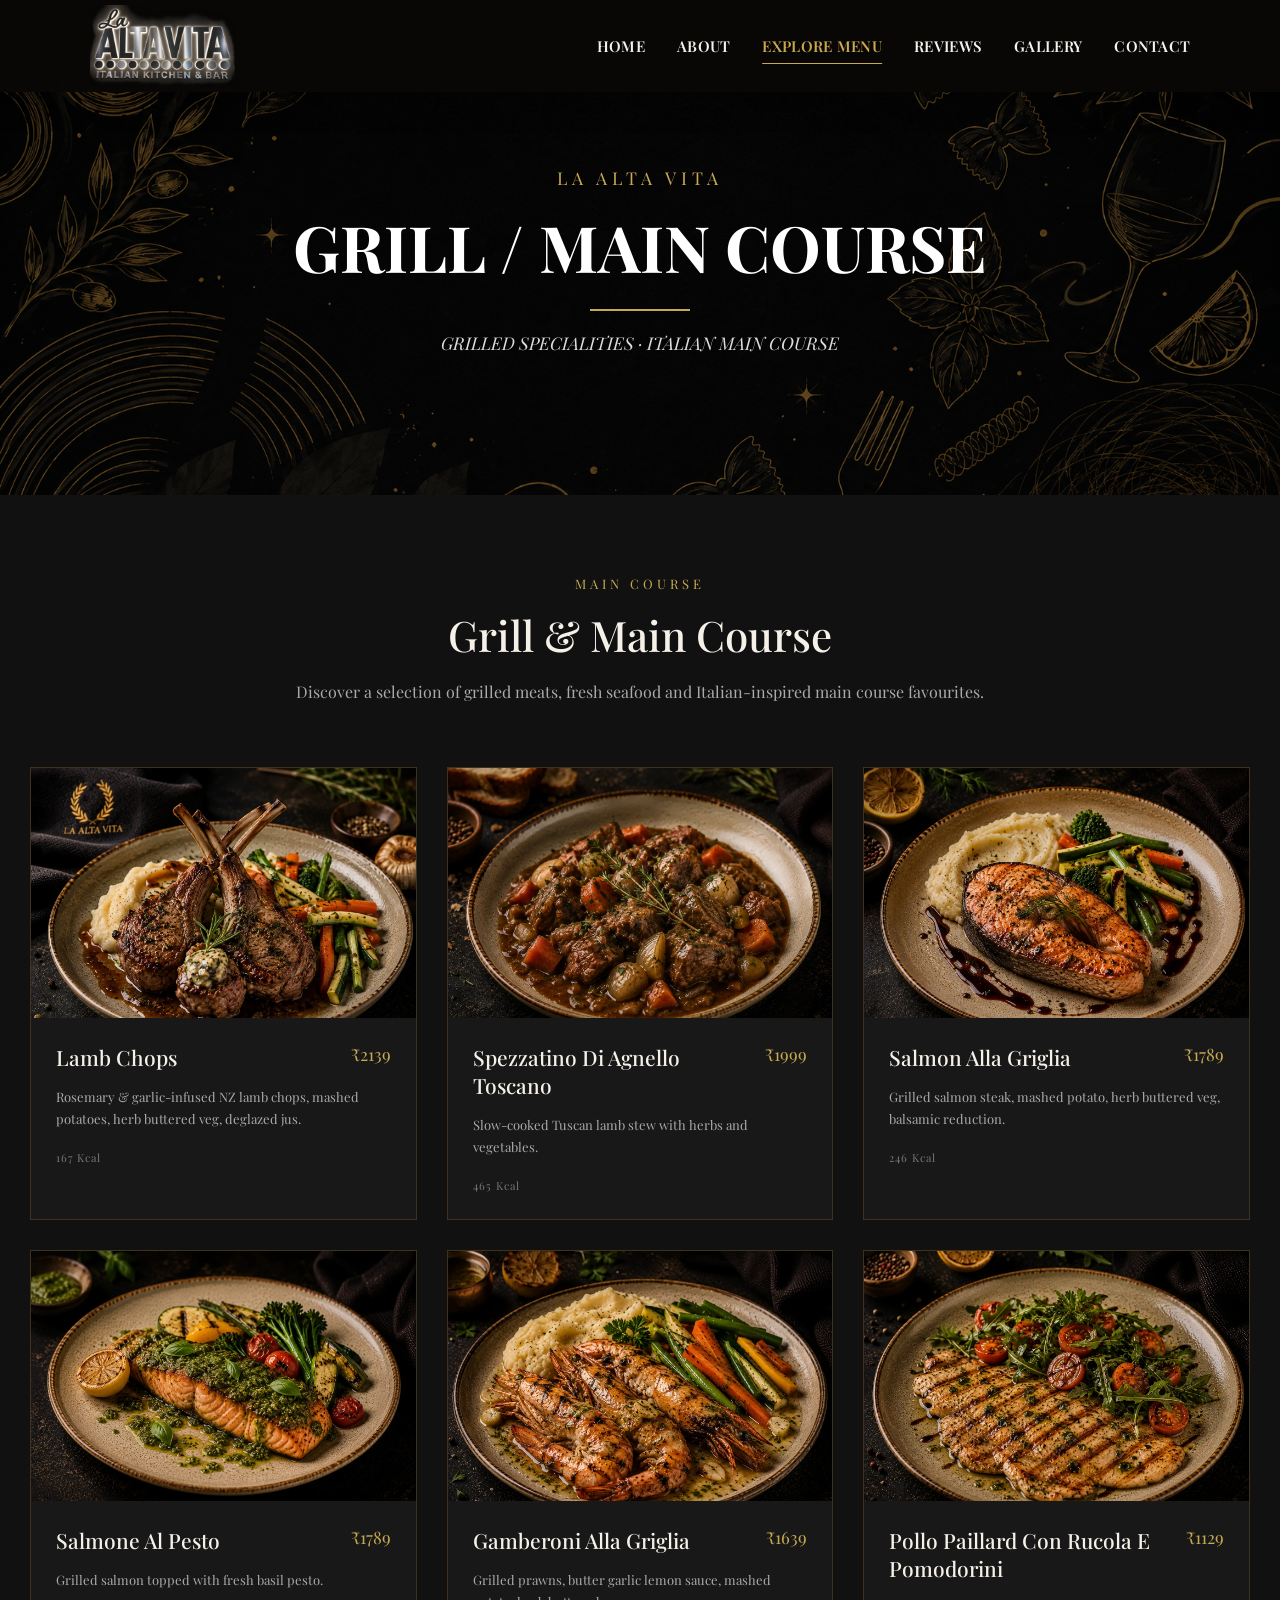
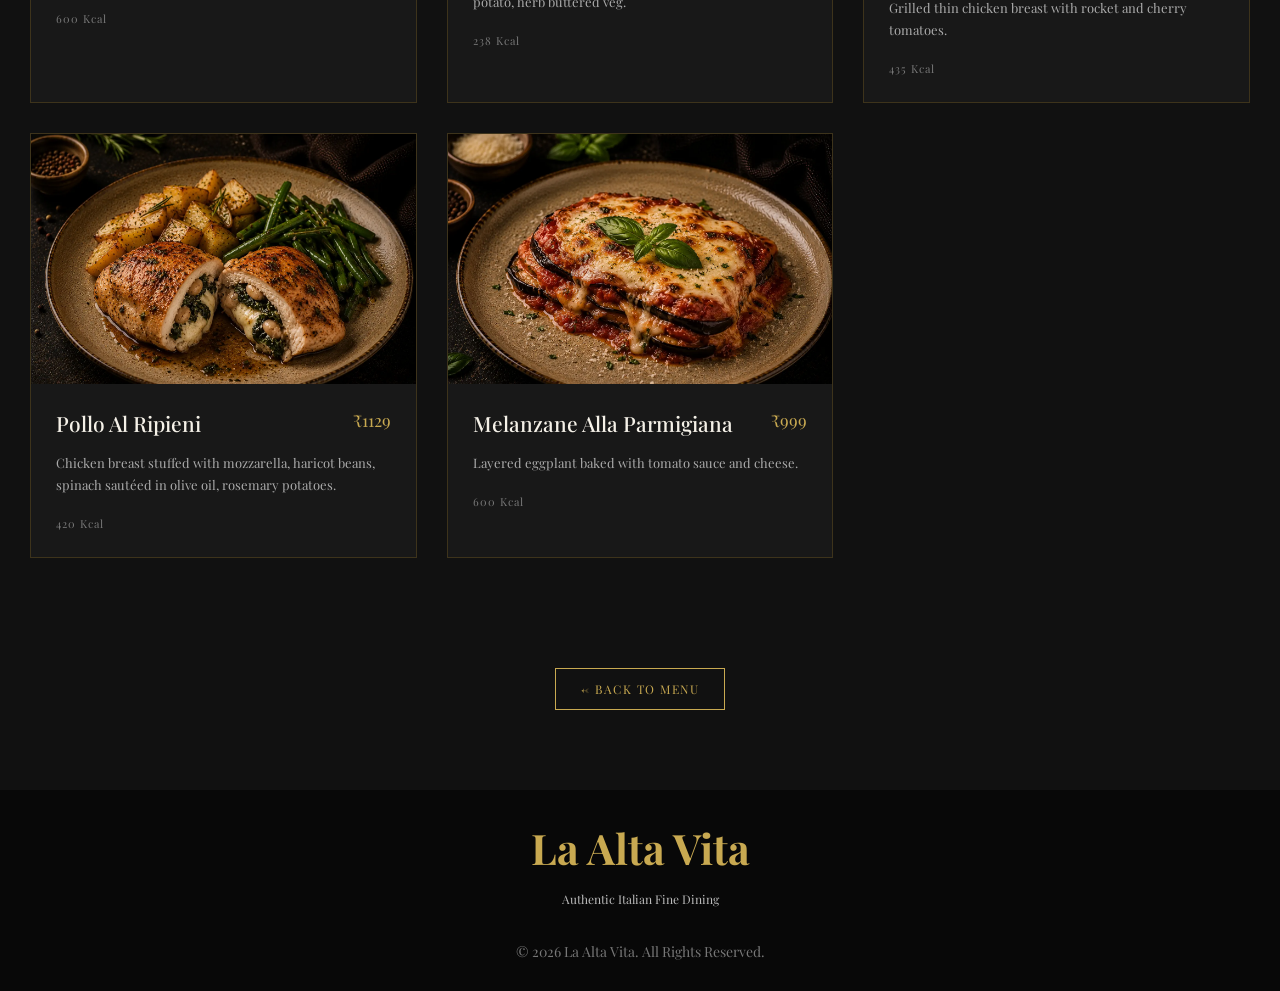
==== main-course.html @ 550552f0 "Initial commit" ====
<!DOCTYPE html>
<html lang="en">

<head>
    <meta charset="UTF-8">
    <meta name="viewport" content="width=device-width, initial-scale=1.0">

    <title>La Alta Vita | Grill / Main Course</title>

    <!-- Google Fonts -->
    <link rel="preconnect" href="https://fonts.googleapis.com">
    <link rel="preconnect" href="https://fonts.gstatic.com" crossorigin>

    <link
        href="https://fonts.googleapis.com/css2?family=Playfair+Display:wght@400;500;600;700&family=Poppins:wght@300;400;500;600&display=swap"
        rel="stylesheet">

    <!-- Main CSS -->
    <link rel="stylesheet" href="style.css">

    <!-- Menu CSS -->
    <link rel="stylesheet" href="menu.css">

</head>


<body>


    <!-- ================= NAVBAR ================= -->
<header class="navbar">

    <a href="index.html" class="logo">
        <img src="images/altavita logo.png" alt="La Alta Vita">
    </a>

    <nav class="nav-links" id="nav-links">

        <a href="index.html">HOME</a>

        <a href="index.html#about">ABOUT</a>

        <a href="menu.html" class="active">EXPLORE MENU</a>

        <a href="index.html#reviews">REVIEWS</a>

        <a href="index.html#gallery">GALLERY</a>

        <a href="index.html#contact">CONTACT</a>

    </nav>

    <button
        id="mobileMenuBtn"
        class="hamburger"
        type="button"
        aria-label="Open menu"
        aria-expanded="false">

        <span></span>
        <span></span>
        <span></span>

    </button>

</header>

    <!-- ================= MAIN COURSE HERO ================= -->

    <section class="menu-hero main-course-hero">

        <div class="menu-hero-content">

            <p class="small-heading">
                LA ALTA VITA
            </p>

            <h1>
                GRILL / MAIN COURSE
            </h1>

            <div class="gold-line"></div>

            <p class="menu-tagline">
                GRILLED SPECIALITIES · ITALIAN MAIN COURSE
            </p>

        </div>

    </section>



    <!-- ================= MAIN COURSE MENU ================= -->

    <section class="food-menu">

        <div class="food-menu-heading">

            <p class="section-label">
                MAIN COURSE
            </p>

            <h2>
                Grill & Main Course
            </h2>

            <p>
                Discover a selection of grilled meats, fresh seafood
                and Italian-inspired main course favourites.
            </p>

        </div>



        <!-- ================= MENU GRID ================= -->

        <div class="food-grid">


            <!-- 1. LAMB CHOPS -->

            <div class="food-card">

                <img
                    src="images/Lamb Chops.webp"
                    alt="Lamb Chops"
                >

                <div class="food-info">

                    <div class="food-title">

                        <h3>
                            Lamb Chops
                        </h3>

                        <span>
                            ₹2139
                        </span>

                    </div>

                    <p>
                        Rosemary & garlic-infused NZ lamb chops,
                        mashed potatoes, herb buttered veg, deglazed jus.
                    </p>

                    <small>
                        167 Kcal
                    </small>

                </div>

            </div>



            <!-- 2. SPEZZATINO DI AGNELLO TOSCANO -->

            <div class="food-card">

                <img
                    src="images/Toscano.webp"
                    alt="Spezzatino Di Agnello Toscano"
                >

                <div class="food-info">

                    <div class="food-title">

                        <h3>
                            Spezzatino Di Agnello Toscano
                        </h3>

                        <span>
                            ₹1999
                        </span>

                    </div>

                    <p>
                        Slow-cooked Tuscan lamb stew with herbs
                        and vegetables.
                    </p>

                    <small>
                        465 Kcal
                    </small>

                </div>

            </div>



            <!-- 3. SALMON ALLA GRIGLIA -->

            <div class="food-card">

                <img
                    src="images/Seared Salmon.webp"
                    alt="Salmon Alla Griglia"
                >

                <div class="food-info">

                    <div class="food-title">

                        <h3>
                            Salmon Alla Griglia
                        </h3>

                        <span>
                            ₹1789
                        </span>

                    </div>

                    <p>
                        Grilled salmon steak, mashed potato,
                        herb buttered veg, balsamic reduction.
                    </p>

                    <small>
                        246 Kcal
                    </small>

                </div>

            </div>



            <!-- 4. SALMONE AL PESTO -->

            <div class="food-card">

                <img
                    src="images/Salmone Al Pesto.webp"
                    alt="Salmone Al Pesto"
                >

                <div class="food-info">

                    <div class="food-title">

                        <h3>
                            Salmone Al Pesto
                        </h3>

                        <span>
                            ₹1789
                        </span>

                    </div>

                    <p>
                        Grilled salmon topped with fresh basil pesto.
                    </p>

                    <small>
                        600 Kcal
                    </small>

                </div>

            </div>



            <!-- 5. GAMBERONI ALLA GRIGLIA -->

            <div class="food-card">

                <img
                    src="images/Alla Griglia.webp"
                    alt="Gamberoni Alla Griglia"
                >

                <div class="food-info">

                    <div class="food-title">

                        <h3>
                            Gamberoni Alla Griglia
                        </h3>

                        <span>
                            ₹1639
                        </span>

                    </div>

                    <p>
                        Grilled prawns, butter garlic lemon sauce,
                        mashed potato, herb buttered veg.
                    </p>

                    <small>
                        238 Kcal
                    </small>

                </div>

            </div>



            <!-- 6. POLLO PAILLARD CON RUCOLA E POMODORINI -->

            <div class="food-card">

                <img
                    src="images/Paillard.webp"
                    alt="Pollo Paillard Con Rucola E Pomodorini"
                >

                <div class="food-info">

                    <div class="food-title">

                        <h3>
                            Pollo Paillard Con Rucola E Pomodorini
                        </h3>

                        <span>
                            ₹1129
                        </span>

                    </div>

                    <p>
                        Grilled thin chicken breast with rocket
                        and cherry tomatoes.
                    </p>

                    <small>
                        435 Kcal
                    </small>

                </div>

            </div>



            <!-- 7. POLLO AL RIPIENI -->

            <div class="food-card">

                <img
                    src="images/Pollo Al Ripieni.webp"
                    alt="Pollo Al Ripieni"
                >

                <div class="food-info">

                    <div class="food-title">

                        <h3>
                            Pollo Al Ripieni
                        </h3>

                        <span>
                            ₹1129
                        </span>

                    </div>

                    <p>
                        Chicken breast stuffed with mozzarella,
                        haricot beans, spinach sautéed in olive oil,
                        rosemary potatoes.
                    </p>

                    <small>
                        420 Kcal
                    </small>

                </div>

            </div>



            <!-- 8. MELANZANE ALLA PARMIGIANA -->

            <div class="food-card">

                <img
                    src="images/Parmigiana.webp"
                    alt="Melanzane Alla Parmigiana"
                >

                <div class="food-info">

                    <div class="food-title">

                        <h3>
                            Melanzane Alla Parmigiana
                        </h3>

                        <span>
                            ₹999
                        </span>

                    </div>

                    <p>
                        Layered eggplant baked with tomato sauce
                        and cheese.
                    </p>

                    <small>
                        600 Kcal
                    </small>

                </div>

            </div>


        </div>

    </section>



    <!-- ================= BACK TO MENU ================= -->

    <section class="back-to-menu">

        <a href="menu.html" class="menu-button">
            ← BACK TO MENU
        </a>

    </section>



    <!-- ================= FOOTER ================= -->

    
<footer>

    <h2>La Alta Vita</h2>

    <p>Authentic Italian Fine Dining</p>

    <p class="copyright">
        © 2026 La Alta Vita. All Rights Reserved.
    </p>

</footer>


<script src="script.js"></script>
</body>

</html>
---- style.css ----
/* =========================
   GLOBAL STYLES
========================= */

*{
    margin:0;
    padding:0;
    box-sizing:border-box;
}

html{
    scroll-behavior:smooth;
}

body{
    font-family:"Playfair Display",serif;
    color:#f5f1e8;
    overflow-x:hidden;

    background-image:
        linear-gradient(rgba(10,10,10,.48), rgba(10,10,10,.48)),
        url("images/bgblur.webp");

    background-size:cover;
    background-position:center;
    background-repeat:no-repeat;
    background-attachment:fixed;
}

h1,h2,h3{
    font-family:"Playfair Display",serif;
}

section{
    padding:100px 8%;
}

#about,
#menu,
#gallery,
#reviews,
#contact{
    background:rgba(20,20,20,.55);
    backdrop-filter:blur(6px);
}

/* =========================
   NAVBAR
========================= */

header {
    position: fixed;
    top: 0;
    left: 0;
    width: 100%;
    z-index: 1000;
}
.navbar {
    position: fixed;
    top: 0;
    left: 0;
    width: 100%;
    z-index: 9999;
}


.nav-links{
    display:flex;
    list-style:none;
    gap:45px;
}

.nav-links a{
    position:relative;
    text-decoration:none;
    color:#fff;
    font-size:16px;
    font-weight:500;
    transition:.3s;
}

.nav-links a:hover{
    color:#C8A951;
}

/* Underline Animation */

.nav-links a::after{
    content:"";
    position:absolute;
    left:0;
    bottom:-6px;
    width:0;
    height:2px;
    background:#C8A951;
    transition:.3s ease;
}

.nav-links a:hover::after{
    width:100%;
}

/* =========================
   HERO SECTION
========================= */

#hero{
    min-height:100vh;
    padding:140px 8% 90px;

    background-image:
        linear-gradient(rgba(0,0,0,.65),rgba(0,0,0,.65)),
        url("hero.jpg");

    background-size:cover;
    background-position:center;
    background-repeat:no-repeat;

    display:flex;
    justify-content:center;
    align-items:center;
    text-align:center;
}

.hero-content{
    max-width:1000px;
    animation:fadeUp 1.2s ease;
}

.hero-content h4{
    color:#C8A951;
    font-size:20px;
    letter-spacing:5px;
    margin-bottom:15px;
    font-weight:500;
    text-transform:uppercase;
}

.hero-content h1{
    font-size:clamp(2.5rem,6vw,5rem);
    color:#fff;
    margin-bottom:20px;
    line-height:1.1;
}

.hero-content h3{
    color:#C8A951;
    font-size:32px;
    margin-bottom:20px;
    font-weight:500;
}

.hero-content p{
    font-size:20px;
    color:#f5f5f5;
    margin-bottom:45px;
    line-height:1.8;
}

/* =========================
   HERO BUTTONS
========================= */

.hero-buttons{
    display:flex;
    flex-direction:column;
    align-items:center;
}
.explore-btn {
    border: none;
    cursor: pointer;

    padding: 24px 65px;
    min-width: 250px;

    font-size: 22px;
    font-weight: 700;
    letter-spacing: 1px;

    background: #C8A951;
    color: #111;

    animation: heartbeat 1.5s ease-in-out infinite;
    box-shadow: 0 0 0 rgba(200, 169, 81, 0);
}

/* Heartbeat effect */
@keyframes heartbeat {
    0% {
        transform: scale(1);
        box-shadow: 0 0 0 0 rgba(200, 169, 81, 0.7);
    }

    15% {
        transform: scale(1.08);
        box-shadow: 0 0 0 12px rgba(200, 169, 81, 0.15);
    }

    30% {
        transform: scale(1);
        box-shadow: 0 0 0 0 rgba(200, 169, 81, 0);
    }

    45% {
        transform: scale(1.06);
        box-shadow: 0 0 0 10px rgba(200, 169, 81, 0.12);
    }

    60% {
        transform: scale(1);
        box-shadow: 0 0 0 0 rgba(200, 169, 81, 0);
    }

    100% {
        transform: scale(1);
        box-shadow: 0 0 0 0 rgba(200, 169, 81, 0);
    }
}
.explore-options {
    display:none;
    flex-direction:column;
    gap:10px;
    margin-top:15px;
    animation:menuPop 0.3s ease;
}

.explore-options.show {
    display:flex;
}

.explore-options .btn {
    min-width:180px;
    text-align:center;
}

.menu-toggle{
    display:none;
}

.btn,
.btn-outline{
    display:inline-block;
    text-decoration:none;
    padding:16px 38px;
    border-radius:0;
    font-size:16px;
    font-weight:600;
    transition:.35s;
}

.btn{
    background:#C8A951;
    color:#111;
}

.btn:hover{
    background:#fff;
    transform:translateY(-5px);
    box-shadow:0 12px 30px rgba(200,169,81,.35);
}

.btn-outline{
    border:2px solid #C8A951;
    color:#C8A951;
}

.btn-outline:hover{
    background:#C8A951;
    color:#111;
    transform:translateY(-5px);
    box-shadow:0 12px 30px rgba(200,169,81,.35);
}

/* =========================
   ANIMATION
========================= */

@keyframes fadeUp{

from{
    opacity:0;
    transform:translateY(40px);
}

to{
    opacity:1;
    transform:translateY(0);
}

}

@keyframes menuPop {
    from {
        opacity:0;
        transform:translateY(-10px);
    }

    to {
        opacity:1;
        transform:translateY(0);
    }
}

/* =========================
   RESPONSIVE
========================= */

@media (max-width:768px){

.menu-toggle{
    display:block;
    position:absolute;
    left:20px;
    top:50%;
    transform:translateY(-50%);
    font-size:30px;
    color:#C8A951;
    cursor:pointer;
    z-index:1002;
}

.logo{
    position:absolute;
    left:50%;
    transform:translateX(-50%);
    white-space:nowrap;
}

.nav-links{
    position:fixed;
    top:0;
    left:-260px;
    width:250px;
    height:100vh;
    background:#111;
    display:flex;
    flex-direction:column;
    justify-content:flex-start;
    align-items:center;
    padding-top:100px;
    gap:35px;
    transition:.4s;
    z-index:1001;
}

.nav-links.active{
    left:0;
}

.nav-links li{
    list-style:none;
}

.nav-links a{
    font-size:20px;
}

.hero-content h1{
    font-size:55px;
}

.hero-content h3{
    font-size:26px;
}

.hero-content p{
    font-size:18px;
}

.hero-buttons{
    flex-direction:column;
    align-items:center;
}

.about-container{
    flex-direction:column;
    text-align:center;
}

.about-image img{
    width:100%;
    max-width:400px;
}

.about-content{
    width:100%;
}

}

.section-title{
    text-align:center;
    margin-bottom:50px;
}

.section-title h4{
    color:#C8A951;
    letter-spacing:4px;
    font-size:13px;
    margin-bottom:15px;
}

.section-title h2{
    font-size:42px;
    color:#fff;
}
/* =========================
   ABOUT SECTION
========================= */

#about{
    padding:90px 8%;
    background:#111;
}

.section-title{
    text-align:center;
    margin-bottom:70px;
}

.section-title h4{
    color:#C8A951;
    font-size:18px;
    letter-spacing:5px;
    margin-bottom:15px;
    text-transform:uppercase;
}

.section-title h2{
    color:#fff;
    font-size:42px;
    line-height:1.2;
}

.section-title::after{
    content:"";
    display:block;
    width:90px;
    height:2px;
    background:#C8A951;
    margin:20px auto 0;
}

/* TWO COLUMN LAYOUT */

.about-container{
    display:flex;
    justify-content:space-between;
    align-items:center;
    gap:70px;
}

.about-image{
    flex:1;
    display:flex;
    justify-content:center;   /* Centers image horizontally */
    align-items:center;       /* Centers image vertically */
}

.about-content{
    flex:1;
}

/* IMAGE */
/* IMAGE */

.about-image img{
    width:100%;
    max-width:520px;
    height:520px;

    object-fit:contain;       

    display:block;

    border-radius:0;

    border:1px solid #5c4a20;

    box-shadow:0 20px 45px rgba(0,0,0,.45);

    transition:.4s;
}

.about-image img:hover{
    transform:scale(1.03);
}

.about-image img:hover{
    transform:scale(1.03);
}

/* CONTENT */

.about-content p{
    color:#ddd;
    font-size:18px;
    line-height:1.9;
    margin-bottom:25px;
}

.features{
    display:flex;
    flex-direction:column;
    gap:18px;
    margin:35px 0;
}

.features div{
    color:#C8A951;
    font-size:18px;
}

.features i{
    margin-right:12px;
}

/* MOBILE */

@media(max-width:900px){

    .about-container{
        flex-direction:column;
        text-align:center;
    }

    .about-image{
        justify-content:center;
    }

    .about-image img{
        max-width:100%;
        height:400px;
    }

    .features{
        align-items:center;
    }
}

/* =========================
   MENU SECTION
========================= */

#menu,
#full-menu,
#signature{
    padding:90px 8% 70px;
    background-repeat:no-repeat;
    background-attachment:fixed;
}

.menu-container{
    display:flex;
    justify-content:center;
    gap:35px;
    margin-top:70px;
}

.menu-card{
    position:relative;
    width:360px;
    overflow:hidden;

    border-radius:0;

    cursor:pointer;

    transition:.4s;

    background:#181818;
    backdrop-filter:none;
    border:1px solid #3d331b;

    box-shadow:0 15px 35px rgba(0,0,0,.45);
}

.extra-dishes{
    display:none;
}

.menu-card:hover{
    transform:translateY(-12px);
    border-color:#C8A951;
    box-shadow:0 20px 45px rgba(0,0,0,.55);
}

.menu-card img{
    width:100%;
    height:360px;
    object-fit:cover;
    display:block;
    transition:.5s;
}

.menu-card:hover img{
    transform:scale(1.08);
}

.menu-card h3{
    position:absolute;
    bottom:25px;
    left:25px;

    color:#fff;
    font-size:28px;

    z-index:2;
}

.overlay{
    position:absolute;
    inset:0;

    background:rgba(0,0,0,.70);

    display:flex;
    justify-content:center;
    align-items:center;

    text-align:center;

    padding:30px;

    opacity:0;

    transition:.4s;
}

.menu-card:hover .overlay{
    opacity:1;
}

.overlay p{
    color:#fff;
    font-size:17px;
    line-height:1.8;
}

/* =========================
   SIGNATURE BUTTONS
========================= */

.signature-buttons{
    display:flex;
    flex-direction:column;
    align-items:center;
    justify-content:center;
    gap:22px;
    margin-top:35px;
}

.view-more-btn{
    background:none;
    border:none;
    color:#C8A951;
    font-family:'Poppins', sans-serif;
    font-size:14px;
    font-weight:500;
    letter-spacing:4px;
    cursor:pointer;
    padding:8px 15px;

    display:flex;
    align-items:center;
    gap:12px;
}

.view-more-btn span{
    font-size:30px;
    line-height:0;
    font-weight:300;
    transition:transform .3s ease;
}

.view-more-btn:hover span{
    transform:translateY(4px);
}

.view-full-menu-btn{
    display:inline-flex;
    align-items:center;
    justify-content:center;

    width:180px;
    height:52px;

    background:#C8A951;
    color:#111;

    text-decoration:none;

    font-family:'Poppins', sans-serif;
    font-size:12px;
    font-weight:500;
    letter-spacing:1.5px;
    text-transform:uppercase;

    transition:all .3s ease;
}

.view-full-menu-btn:hover{
    background:#d8bd68;
    transform:translateY(-2px);
}
/* =========================
   GALLERY
========================= */

#gallery{
    padding:90px 0;
    overflow:hidden;
}

.gallery-slider{
    width:100%;
    overflow:hidden;
    margin-top:60px;
}

/* Moving Track */

.gallery-track{
    display:flex;
    align-items:center;
    gap:20px;
    width:max-content;
    animation:scroll 35s linear infinite;
}

.gallery-track:hover{
    animation-play-state:paused;
}

.gallery-track img {
    object-fit:cover;
    flex-shrink:0;
    border-radius:0;
}

/* Horizontal */
.gallery-track img:nth-child(odd) {
    width: 400px;
    height: 280px;
}

/* Vertical */
.gallery-track img:nth-child(even) {
    width: 230px;
    height: 340px;
}

/* Laptop */
@media (max-width: 1200px) {
    .gallery-track img {
        height: 270px;
    }
}

/* Tablet */
@media (max-width: 768px) {
    .gallery-track img {
        height: 230px;
    }
}

/* Mobile */
@media (max-width: 480px) {
    .gallery-track img {
        height: 190px;
    }
}

/* Hover */

.gallery-track img:hover{
    transform:scale(1.08);
}

/* Animation */

@keyframes scroll{

    from{
        transform:translateX(0);
    }

    to{
        transform:translateX(-50%);
    }

}
/* =========================
   REVIEWS
========================= */

#reviews{
    padding:90px 8%;
}

.reviews-container{

    display:flex;
    justify-content:center;
    gap:35px;
    margin-top:70px;

}

.review-card{

    flex:1 1 300px;

    background:#1b1b1b;

    padding:40px;

    border-radius:0;

    text-align:center;

    transition:.4s;

    border:1px solid rgba(200,169,81,.2);

}

.review-card:hover{

    transform:translateY(-10px);

    border-color:#C8A951;

}

.review-card img{

    width:90px;
    height:90px;

    border-radius:50%;

    object-fit:cover;

    margin-bottom:20px;

    border:3px solid #C8A951;

}

.review-card h3{

    margin-bottom:12px;

}

.stars{

    color:#C8A951;

    font-size:22px;

    margin-bottom:20px;

}

.review-card p{

    color:#ddd;

    line-height:1.8;

}

/* =========================
   CONTACT
========================= */

#contact{
    padding:40px 8%;
}

.contact-container{
    display:flex;
    gap:60px;
    align-items:center;
    margin-top:70px;
}

.contact-info{
    flex:1;
}

.info-box{
    display:flex;
    align-items:flex-start;
    gap:20px;
    margin-bottom:35px;
}

.info-box i{
    font-size:28px;
    color:#C8A951;
}

.info-box h3{
    margin-bottom:8px;
    font-size:24px;
}

.info-box p{
    color:#ccc;
    line-height:1.8;
}

.map{
    flex:1;
}

.map iframe{
    border-radius:20px;
    box-shadow:0 15px 35px rgba(0,0,0,.4);
}
/* =========================
   FOOTER
========================= */

footer{

    background:#111;

    padding:60px 8%;

    text-align:center;

}

footer h2{

    color:#C8A951;

    font-size:42px;

    margin-bottom:15px;

}

footer p{

    color:#bbb;

}

.social-icons{

    margin:35px 0;

}

.social-icons a{

    width:50px;

    height:50px;

    display:inline-flex;

    justify-content:center;

    align-items:center;

    border:1px solid #C8A951;

    border-radius:50%;

    color:#C8A951;

    text-decoration:none;

    font-size:20px;

    margin:0 10px;

    transition:.35s;

}

.social-icons a:hover{

    background:#C8A951;

    color:#111;

    transform:translateY(-6px);

}

.copyright{

    margin-top:35px;

    font-size:14px;

    color:#777;

}

/* HOMEPAGE MENU-STYLE SURFACES */

.home-page #about,
.home-page #signature,
.home-page #gallery,
.home-page #reviews,
.home-page #contact{
    background:rgba(17,17,17,.72);
    backdrop-filter:none;
}

.home-page header.navbar {
    position: sticky;
    top: 0;
    left: 0;
    width: 100%;
    padding: 20px 8%;
    background: rgba(10,10,10,.8);
    backdrop-filter: blur(12px);
    box-shadow: 0 10px 30px rgba(0,0,0,.25);
}

.home-page .navbar .logo {
    font-size: 2rem;
    font-weight: 700;
    text-decoration: none;
}

.home-page .nav-links {
    gap: 25px;
    align-items: center;
}

.home-page .nav-links a.active {
    color: #C8A951;
}

.home-page .section-title{
    margin-bottom:60px;
}

.home-page .section-title h4{
    color:#c8a951;
    font-size:13px;
    letter-spacing:4px;
}

.home-page .section-title h2{
    font-family:"Playfair Display",serif;
    font-size:42px;
    font-weight:500;
}

.home-page .section-title::after{
    width:100px;
    height:2px;
    margin:20px auto 0;
}

.home-page .menu-card,
.home-page .review-card,
.home-page .info-box{
    border:1px solid #3d331b;
    border-radius:0;
    background:#181818;
}

.home-page .menu-card,
.home-page .review-card{
    box-shadow:none;
}

.home-page .menu-card:hover,
.home-page .review-card:hover{
    border-color:#c8a951;
}

.home-page .about-image img,
.home-page .map iframe,
.home-page .gallery-track img{
    border-radius:0;
}

.home-page .about-image img{
    border-color:#3d331b;
}

.home-page .menu-button .btn{
    border:1px solid #c8a951;
}

.home-page .contact-container{
    margin-top:50px;
}

.home-page .info-box{
    padding:20px;
}

@media (min-width: 768px) {
    .home-page .menu-container {
        flex-direction:row;
        flex-wrap:wrap;
        gap:20px;
    }
}

@media (max-width: 767px) {
    .home-page .menu-container {
        flex-direction:column;
        align-items:center;
    }

    .home-page .menu-card {
        width:100%;
        max-width:500px;
    }
}
/* =========================
   MENU PAGE
========================= */

.navbar{
    position:sticky;
    top:0;
    left:0;
    width:100%;
    display:flex;
    justify-content:space-between;
    align-items:center;
    padding:20px 8%;
    background:rgba(10,10,10,.8);
    backdrop-filter:blur(12px);
    box-shadow:0 10px 30px rgba(0,0,0,.25);
    z-index:1000;
}

.navbar .logo{
    text-decoration:none;
    color:#C8A951;
    font-family:"Playfair Display", serif;
    font-size:2rem;
    font-weight:700;
    letter-spacing:2px;
}

.nav-links{
    display:flex;
    list-style:none;
    gap:25px;
    align-items:center;
}

.nav-links a{
    text-decoration:none;
    color:#fff;
    font-weight:500;
    transition:.3s;
}

.nav-links a:hover,
.nav-links a.active{
    color:#C8A951;
}

/* MENU PAGE */

.menu-hero {
    min-height: 50vh;
    display: flex;
    flex-direction: column;
    justify-content: center;
    align-items: center;
    text-align: center;
    padding-top: 100px;
}

.menu-hero h1 {
    font-family: 'Playfair Display', serif;
    font-size: 4rem;
    margin-bottom: 10px;
}

.menu-hero p {
    font-family: 'Playfair Display', serif;
    font-size: 1.1rem;
}

/* MENU SECTION */

.menu-section {
    padding: 80px 8%;
}

.menu-section h2 {
    font-family: 'Playfair Display', serif;
    font-size: 2.5rem;
    text-align: center;
    margin-bottom: 50px;
}

/* MENU GRID */

.menu-grid {
    display: grid;
    grid-template-columns: repeat(2, 1fr);
    gap: 40px;
    max-width: 1100px;
    margin: auto;
}

/* MENU ITEM */

.menu-item {
    display: flex;
    background: rgba(255, 255, 255, 0.08);
    border-radius: 15px;
    overflow: hidden;
    transition: transform 0.3s ease;
}

.menu-item:hover {
    transform: translateY(-8px);
}

.menu-item img {
    width: 220px;
    height: 200px;
    object-fit: cover;
}

.menu-info {
    padding: 25px;
}

.menu-info h3 {
    font-family: 'Playfair Display', serif;
    font-size: 1.5rem;
    margin-bottom: 10px;
}

.menu-info p {
    font-family: 'Playfair Display', serif;
    font-size: 0.9rem;
    line-height: 1.6;
}

.menu-info span {
    display: block;
    margin-top: 15px;
    font-weight: 600;
    font-size: 1.1rem;
}

/* FOOTER */

footer {
    text-align: center;
    padding: 30px;
}

/* MOBILE */

@media (max-width: 768px) {

    .menu-grid {
        grid-template-columns: 1fr;
    }

    .menu-item {
        flex-direction: column;
    }

    .menu-item img {
        width: 100%;
        height: 250px;
    }

    .menu-hero h1 {
        font-size: 3rem;
    }

}

.home-link {
    display: none;
}

.home-link.show-home {
    display: block;
}

/* ========================================
   ERROR HANDLING STYLES
======================================== */

/* Error notification styling */
.error-notification {
    animation: slideIn 0.3s ease-in-out;
}

/* Input field error styling */
.input-error {
    border-color: #d32f2f !important;
    background-color: rgba(211, 47, 47, 0.1) !important;
}

.input-error:focus {
    box-shadow: 0 0 8px rgba(211, 47, 47, 0.5) !important;
}

/* Error message text styling */
.error-message {
    color: #d32f2f;
    font-size: 12px;
    margin-top: 5px;
    display: block;
    font-weight: 500;
}

/* Warning message styling */
.warning-message {
    background-color: #f57f17;
    color: #fff;
    padding: 12px 15px;
    border-radius: 4px;
    margin: 10px 0;
    font-size: 14px;
}

/* Success message styling */
.success-message {
    background-color: #388e3c;
    color: #fff;
    padding: 12px 15px;
    border-radius: 4px;
    margin: 10px 0;
    font-size: 14px;
}

/* Loading spinner */
.loading {
    display: inline-block;
    width: 20px;
    height: 20px;
    border: 3px solid rgba(200, 169, 81, 0.3);
    border-radius: 50%;
    border-top-color: #c8a951;
    animation: spin 0.8s linear infinite;
}

@keyframes spin {
    to { transform: rotate(360deg); }
}

/* Disabled state */
.disabled,
[disabled] {
    opacity: 0.6;
    cursor: not-allowed;
    pointer-events: none;
}

/* Form validation container */
.form-group {
    margin-bottom: 20px;
}

.form-group label {
    display: block;
    margin-bottom: 8px;
    font-weight: 500;
    color: #fff;
}

.form-group input,
.form-group textarea,
.form-group select {
    width: 100%;
    padding: 12px 15px;
    border: 2px solid rgba(200, 169, 81, 0.3);
    border-radius: 8px;
    background: rgba(255, 255, 255, 0.05);
    color: #fff;
    font-family: "Playfair Display", serif;
    transition: all 0.3s ease;
}

.form-group input:focus,
.form-group textarea:focus,
.form-group select:focus {
    outline: none;
    border-color: #c8a951;
    background: rgba(255, 255, 255, 0.1);
    box-shadow: 0 0 12px rgba(200, 169, 81, 0.2);
}

/* Required field indicator */
.required::after {
    content: " *";
    color: #d32f2f;
}

/* Placeholder styling */
.form-group input::placeholder,
.form-group textarea::placeholder {
    color: rgba(255, 255, 255, 0.5);
}

/* Page error state */
.page-error {
    display: flex;
    justify-content: center;
    align-items: center;
    min-height: 400px;
    flex-direction: column;
    text-align: center;
    gap: 20px;
}

.page-error-icon {
    font-size: 64px;
    color: #d32f2f;
    opacity: 0.8;
}

.page-error-message {
    font-size: 24px;
    color: #fff;
    font-weight: 600;
}

.page-error-details {
    color: #ccc;
    font-size: 16px;
    max-width: 500px;
}

/* Retry button styling */
.retry-btn {
    background-color: #c8a951;
    color: #111;
    border: none;
    padding: 12px 30px;
    border-radius: 25px;
    cursor: pointer;
    font-weight: 600;
    transition: all 0.3s ease;
    margin-top: 15px;
}

.retry-btn:hover {
    background-color: #fff;
    transform: translateY(-3px);
    box-shadow: 0 8px 20px rgba(200, 169, 81, 0.3);
}

/* Loading state for buttons */
.btn:disabled,
.retry-btn:disabled {
    opacity: 0.6;
    cursor: not-allowed;
    transform: none;
}

/* Fade in animation */
@keyframes fadeIn {
    from {
        opacity: 0;
    }
    to {
        opacity: 1;
    }
}

.fade-in {
    animation: fadeIn 0.3s ease-in-out;
}

/* SCROLL REVEALS */

.js .scroll-animate {
    opacity:0;
    transform:translateY(60px);
    transition:opacity .8s ease, transform .8s cubic-bezier(.22,1,.36,1);
    will-change:opacity, transform;
}

.js .scroll-animate.show {
    opacity:1;
    transform:translateY(0);
}

.js .scroll-animate-img {
    opacity:0;
    transform:scale(.92);
    transition:opacity 1s ease, transform 1s cubic-bezier(.22,1,.36,1);
}

.js .scroll-animate-img.show {
    opacity:1;
    transform:scale(1);
}

.js .scroll-stagger {
    opacity:0;
    transform:translateY(50px);
    transition:opacity .7s ease, transform .7s cubic-bezier(.22,1,.36,1);
}

.js .scroll-stagger.show {
    opacity:1;
    transform:translateY(0);
}

@media (prefers-reduced-motion: reduce) {
    html {
        scroll-behavior:auto;
    }

    .scroll-animate,
    .scroll-animate-img,
    .scroll-stagger {
        opacity:1;
        transform:none;
        transition:none;
    }

}

/* =========================================
   ALTA VITA
   CONTACT SECTION
========================================= */
/* =========================================
   CALL & ORDER SECTION
========================================= */

#call-order {
    width: 100%;
    padding: 100px 8%;
    background: #1E1A16;
    color: #FFFFFF;
    overflow: hidden;
}


/* =========================================
   SECTION TITLE
========================================= */

#call-order .section-title {
    text-align: center;
    margin-bottom: 70px;
}

#call-order .section-title h4 {
    margin: 0 0 15px;

    color: #C8A951;

    font-family: Arial, sans-serif;

    font-size: 13px;
    font-weight: 500;

    letter-spacing: 4px;

    text-transform: uppercase;
}

#call-order .section-title h2 {
    margin: 0;

    color: #FFFFFF;

    font-family:
        Georgia,
        "Times New Roman",
        serif;

    font-size: 55px;

    font-weight: 400;

    line-height: 1.1;
}


/* =========================================
   MAIN CONTAINER
========================================= */

#call-order .contact-container {
    max-width: 1200px;

    margin: auto;

    display: grid;

    grid-template-columns: 1fr 1fr;

    gap: 80px;

    align-items: center;
}


/* =========================================
   LEFT — HELLO ART
========================================= */

#call-order .contact-image {
    min-height: 430px;

    display: flex;

    align-items: center;

    justify-content: center;
}


#call-order .hello-circle {
    width: 380px;
    height: 380px;

    border: 2px solid #C8A951;

    border-radius: 50%;

    display: flex;

    align-items: center;
    justify-content: center;

    transform: rotate(-5deg);
}


#call-order .hello-circle span {
    font-family:
        "Brush Script MT",
        "Segoe Script",
        cursive;

    font-size: 100px;

    line-height: 1;

    color: #C8A951;

    transform: rotate(-8deg);
}


/* =========================================
   RIGHT — CONTENT
========================================= */

#call-order .contact-content {
    max-width: 550px;
}


/* =========================================
   ORDER MESSAGE
========================================= */

#call-order .order-message {
    margin: 0 0 25px;

    color: #C8A951;

    font-family:
        Georgia,
        "Times New Roman",
        serif;

    font-size: 48px;

    font-weight: 400;

    line-height: 1.15;
}


/* =========================================
   ORDER DESCRIPTION
========================================= */

#call-order .order-description {
    max-width: 520px;

    margin: 0 0 45px;

    color: #FFFFFF;

    opacity: 0.75;

    font-family:
        Georgia,
        "Times New Roman",
        serif;

    font-size: 17px;

    font-weight: 400;

    line-height: 1.8;
}


/* =========================================
   VISIT US BOX
========================================= */

#call-order .visit-box {
    width: 100%;

    border-top:
        1px solid
        rgba(200, 169, 81, 0.55);

    border-bottom:
        1px solid
        rgba(200, 169, 81, 0.35);
}


/* =========================================
   VISIT BUTTON
========================================= */

#call-order .visit-button {
    width: 100%;

    min-height: 75px;

    padding: 0;

    margin: 0;

    border: none;

    outline: none;

    background: transparent;

    color: #C8A951;

    display: flex;

    align-items: center;

    justify-content: space-between;

    cursor: pointer;

    font-family: Arial, sans-serif;

    font-size: 11px;

    font-weight: 500;

    letter-spacing: 3px;

    text-align: left;
}


#call-order .visit-button:hover {
    color: #FFFFFF;
}


/* =========================================
   PLUS ICON
========================================= */

#call-order .visit-arrow {
    display: inline-block;

    color: #C8A951;

    font-family: Arial, sans-serif;

    font-size: 25px;

    font-weight: 300;

    line-height: 1;

    transition:
        transform 0.35s ease;
}


/* =========================================
   HIDDEN VISIT DETAILS
========================================= */

#call-order .visit-details {
    max-height: 0;

    overflow: hidden;

    opacity: 0;

    transition:
        max-height 0.4s ease,
        opacity 0.3s ease;
}


#call-order .visit-details p {
    margin: 0;

    padding: 0 0 25px;

    color: #FFFFFF;

    font-family:
        Georgia,
        "Times New Roman",
        serif;

    font-size: 17px;

    line-height: 1.5;
}


/* =========================================
   OPEN VISIT DETAILS
========================================= */

#call-order .visit-box.active .visit-details {
    max-height: 100px;

    opacity: 1;
}


#call-order .visit-box.active .visit-arrow {
    transform: rotate(45deg);
}


/* =========================================
   TABLET
========================================= */

@media (max-width: 900px) {

    #call-order {
        padding: 80px 6%;
    }


    #call-order .section-title {
        margin-bottom: 55px;
    }


    #call-order .section-title h2 {
        font-size: 45px;
    }


    #call-order .contact-container {
        grid-template-columns: 1fr;

        gap: 50px;
    }


    #call-order .contact-image {
        min-height: 350px;
    }


    #call-order .hello-circle {
        width: 320px;
        height: 320px;
    }


    #call-order .hello-circle span {
        font-size: 85px;
    }


    #call-order .contact-content {
        max-width: 700px;

        margin: auto;
    }

}


/* =========================================
   MOBILE
========================================= */

@media (max-width: 600px) {

    #call-order {
        padding: 70px 20px;
    }


    #call-order .section-title {
        margin-bottom: 45px;
    }


    #call-order .section-title h4 {
        font-size: 10px;

        letter-spacing: 3px;
    }


    #call-order .section-title h2 {
        font-size: 36px;
    }


    /* HELLO */

    #call-order .contact-image {
        min-height: 280px;
    }


    #call-order .hello-circle {
        width: 240px;
        height: 240px;
    }


    #call-order .hello-circle span {
        font-size: 65px;
    }


    /* MESSAGE */

    #call-order .order-message {
        font-size: 34px;

        line-height: 1.2;

        margin-bottom: 20px;
    }


    /* DESCRIPTION */

    #call-order .order-description {
        font-size: 15px;

        line-height: 1.7;

        margin-bottom: 35px;
    }


    /* VISIT */

    #call-order .visit-button {
        min-height: 70px;

        font-size: 10px;

        letter-spacing: 2.5px;
    }


    #call-order .visit-details p {
        font-size: 15px;

        padding-bottom: 20px;
    }

}


/* =========================================
   SMALL MOBILE
========================================= */

@media (max-width: 380px) {

    #call-order {
        padding: 60px 16px;
    }


    #call-order .section-title h2 {
        font-size: 32px;
    }


    #call-order .hello-circle {
        width: 215px;
        height: 215px;
    }


    #call-order .hello-circle span {
        font-size: 58px;
    }


    #call-order .order-message {
        font-size: 31px;
    }

}
        
    #call-order .hello-circle span {
        font-size: 65px;
    }

    #call-order .order-message {
        font-size: 34px;

        margin-bottom: 40px;
    }

    #call-order .contact-item p {
        font-size: 16px;
    }




/* =========================================
   CONTACT CONTAINER
========================================= */

.contact-container {

    width: 100%;

    max-width: 1200px;

    margin: auto;

    display: grid;

    grid-template-columns: 1fr 1fr;

    gap: 80px;

    align-items: center;

}


/* =========================================
   LEFT SIDE
========================================= */

.contact-image {

    min-height: 450px;

    position: relative;

    display: flex;

    align-items: center;

    justify-content: center;

}


/* =========================================
   HELLO CIRCLE
========================================= */

.hello-circle {

    width: 380px;

    height: 380px;

    position: relative;

    display: flex;

    align-items: center;

    justify-content: center;

    border: 2px solid #C8A951;

    border-radius: 50%;

    transform: rotate(-5deg);

    transition: transform 0.5s ease;

}


.hello-circle:hover {

    transform:
        rotate(-2deg)
        scale(1.02);

}


/* =========================================
   HELLO TEXT
========================================= */

.hello-circle span {

    font-family:
        "Brush Script MT",
        "Segoe Script",
        cursive;

    font-size: 100px;

    color: #C8A951;

    line-height: 1;

    transform: rotate(-8deg);

}


/* =========================================
   DECORATIVE DOTS
========================================= */

.hello-circle::before {

    content: "";

    position: absolute;

    width: 8px;

    height: 8px;

    top: 80px;

    right: 80px;

    border-radius: 50%;

    background: #C8A951;

}


.hello-circle::after {

    content: "";

    position: absolute;

    width: 8px;

    height: 8px;

    bottom: 80px;

    left: 90px;

    border-radius: 50%;

    background: #C8A951;

}


/* =========================================
   RIGHT SIDE
========================================= */

.contact-content {

    width: 100%;

    max-width: 550px;

}


/* =========================================
   DESCRIPTION
========================================= */

.contact-content > p {

    margin: 0 0 40px;

    color: #756D63;

    font-family: Arial, sans-serif;

    font-size: 16px;

    font-weight: 400;

    line-height: 1.8;

}


/* =========================================
   CONTACT DETAILS
========================================= */

.contact-details {

    width: 100%;

    margin-bottom: 35px;

    border-top:
        1px solid
        rgba(200, 169, 81, 0.55);

}


/* =========================================
   CONTACT ITEM
========================================= */

.contact-item {

    min-height: 85px;

    display: grid;

    grid-template-columns: 45px 1fr;

    align-items: center;

    border-bottom:
        1px solid
        rgba(200, 169, 81, 0.35);

    transition:
        padding 0.3s ease,
        background 0.3s ease;

}


.contact-item:hover {

    padding-left: 10px;

    background:
        rgba(200, 169, 81, 0.05);

}


/* NUMBER */

.contact-item > span {

    color: #C8A951;

    font-family:
        Georgia,
        serif;

    font-size: 13px;

}


/* SMALL TITLE */

.contact-item h4 {

    margin: 0 0 5px;

    color: #9B8960;

    font-family: Arial, sans-serif;

    font-size: 10px;

    font-weight: 500;

    letter-spacing: 2px;

}


/* CONTACT TEXT */

.contact-item p {

    margin: 0;

    color: #756D63;

    font-family:
        Georgia,
        "Times New Roman",
        serif;

    font-size: 17px;

}


/* =========================================
   BUTTON
========================================= */

#contact .btn {

    display: inline-block;

    padding: 16px 32px;

    border: 1px solid #C8A951;

    background: #C8A951;

    color: #1E1A16;

    text-decoration: none;

    font-family: Arial, sans-serif;

    font-size: 11px;

    font-weight: 600;

    letter-spacing: 2px;

    transition:
        background 0.3s ease,
        color 0.3s ease;

}


#contact .btn:hover {

    background: transparent;

    color: #C8A951;

}


/* =========================================
   TABLET
========================================= */

@media (max-width: 900px) {


    #contact {

        padding: 80px 6%;

    }


    #contact .section-title {

        margin-bottom: 50px;

    }


    #contact .section-title h2 {

        font-size: 45px;

    }


    .contact-container {

        grid-template-columns: 1fr;

        gap: 50px;

    }


    .contact-image {

        min-height: 350px;

    }


    .hello-circle {

        width: 320px;

        height: 320px;

    }


    .hello-circle span {

        font-size: 85px;

    }


    .contact-content {

        max-width: 700px;

        margin: auto;

    }

}


/* =========================================
   MOBILE
========================================= */

@media (max-width: 600px) {


    #contact {

        padding: 70px 20px;

    }


    #contact .section-title {

        margin-bottom: 40px;

    }


    #contact .section-title h4 {

        font-size: 10px;

        letter-spacing: 3px;

    }


    #contact .section-title h2 {

        font-size: 36px;

    }


    /* IMAGE */

    .contact-image {

        min-height: 280px;

    }


    .hello-circle {

        width: 240px;

        height: 240px;

    }


    .hello-circle span {

        font-size: 65px;

    }


    /* DOTS */

    .hello-circle::before {

        width: 6px;

        height: 6px;

        top: 50px;

        right: 50px;

    }


    .hello-circle::after {

        width: 6px;

        height: 6px;

        bottom: 50px;

        left: 60px;

    }


    /* DESCRIPTION */

    .contact-content > p {

        font-size: 14px;

        line-height: 1.7;

    }


    /* DETAILS */

    .contact-item {

        min-height: 75px;

        grid-template-columns: 35px 1fr;

    }


    .contact-item p {

        font-size: 15px;

    }


    .contact-item h4 {

        font-size: 9px;

    }


    /* BUTTON */

    #contact .btn {

        padding: 15px 28px;

        font-size: 10px;

    }

}


/* =========================================
   SMALL MOBILE
========================================= */

@media (max-width: 380px) {


    #contact {

        padding: 60px 16px;

    }


    #contact .section-title h2 {

        font-size: 32px;

    }


    .hello-circle {

        width: 215px;

        height: 215px;

    }


    .hello-circle span {

        font-size: 58px;

    }

}/* =========================================
   VISIT US
========================================= */

#call-order .visit-box {
    width: 100%;
    display: block;

    border-top: 1px solid rgba(200, 169, 81, 0.55);
    border-bottom: 1px solid rgba(200, 169, 81, 0.35);
}


/* =========================================
   BUTTON
========================================= */
#call-order .visit-button {
    width: 100%;
    height: 75px;

    padding: 0 25px;
    margin: 0;

    border: none;
    border-radius: 0;

    background: #C8A951;

    color: #1E1A16;

    display: flex;
    align-items: center;
    justify-content: space-between;

    cursor: pointer;

    font-family: Arial, sans-serif;
    font-size: 11px;
    font-weight: 600;

    letter-spacing: 3px;

    text-align: left;

    box-shadow: none;
}
/* VISIT US TEXT */

#call-order .visit-button span:first-child {
    color: black;

    font-family: Arial, sans-serif;

    font-size: 11px;
    font-weight: 500;

    letter-spacing: 3px;
}


/* PLUS */

#call-order .visit-arrow {
    display: flex;
    align-items: center;
    justify-content: center;

    width: 30px;
    height: 30px;

    color: black;

    font-family: Arial, sans-serif;

    font-size: 25px;
    font-weight: 300;

    line-height: 1;

    transition: transform 0.35s ease;
}


/* HOVER */

#call-order .visit-button:hover {
    background: transparent !important;
}

#call-order .visit-button:hover span:first-child {
    color: #FFFFFF;
}


/* =========================================
   HIDDEN DETAILS
========================================= */
/* ADDRESS */

#call-order .visit-details p {
    margin: 0;
    padding: 14px 0 20px;

    color: #FFFFFF;

    font-family:
        Georgia,
        "Times New Roman",
        serif;

    font-size: 17px;

    line-height: 1.5;
}


/* =========================================
   OPEN
========================================= */

#call-order .visit-box.active .visit-details {
    max-height: 100px;

    opacity: 1;

    padding: 0;
}

#call-order .visit-box.active .visit-arrow {
    transform: rotate(45deg);
}

/* =========================================
   ORDER DESCRIPTION - POINTS
========================================= */

#call-order .order-description {
    max-width: 520px;

    margin: 0 0 45px;

    padding: 0;

    color: #FFFFFF;

    opacity: 0.8;

    font-family:
        Georgia,
        "Times New Roman",
        serif;

    font-size: 17px;

    line-height: 1.7;

    list-style: none;
}


#call-order .order-description li {
    position: relative;

    padding-left: 22px;

    margin-bottom: 14px;
}


/* GOLD DOT */

#call-order .order-description li::before {
    content: "•";

    position: absolute;

    left: 0;
    top: 0;

    color: #C8A951;

    font-size: 18px;
}


/* REMOVE LAST GAP */

#call-order .order-description li:last-child {
    margin-bottom: 0;
}


.logo {
    display: flex;
    align-items: center;

    text-decoration: none;
}

.logo img {
    width: 180px;
    height: auto;

    display: block;

    object-fit: contain;
}

/* =========================
   HAMBURGER MENU
========================= */

.hamburger {
    display: none;
    background: none;
    border: none;
    padding: 8px;
    cursor: pointer;
    z-index: 10001;
}

.hamburger span {
    display: block;
    width: 28px;
    height: 2px;
    margin: 5px 0;
    background: #fff;
    transition: 0.3s ease;
}


/* =========================
   MOBILE
========================= */

@media (max-width: 768px) {

    .navbar {
        position: relative;
    }

    .hamburger {
        display: block;
    }

    .nav-links {
        position: fixed;

        top: 0;
        right: -100%;

        width: 75%;
        max-width: 320px;
        height: 100vh;

        background: #111;

        display: flex;
        flex-direction: column;

        justify-content: center;
        align-items: center;

        gap: 28px;

        z-index: 10000;

        transition: right 0.35s ease;
    }

    .nav-links.active {
        right: 0;
    }

    .nav-links a {
        display: block;
        font-size: 18px;
    }


    /* X animation */

    .hamburger.active span:nth-child(1) {
        transform: translateY(7px) rotate(45deg);
    }

    .hamburger.active span:nth-child(2) {
        opacity: 0;
    }

    .hamburger.active span:nth-child(3) {
        transform: translateY(-7px) rotate(-45deg);
    }

}
/* =========================================
   ALTA VITA — CLEAN LUXURY NAVBAR
========================================= */

.navbar {
    width: 100%;
    height: 92px;
    padding: 0 7%;
    background: rgba(10, 8, 7, 0.97);

    display: flex;
    align-items: center;
    justify-content: space-between;

    position: relative;
    z-index: 9999;

    box-sizing: border-box;
}

/* LOGO */

.logo {
    display: flex;
    align-items: center;
    text-decoration: none;
    flex-shrink: 0;
}

.logo img {
    width: 145px;
    height: auto;
    display: block;
}


/* DESKTOP NAVIGATION */

.nav-links {
    display: flex;
    align-items: center;
    gap: 32px;
    margin-left: auto;
}

.nav-links a {
    position: relative;

    color: #f5f2ed;
    text-decoration: none;

    font-family: "Playfair Display", serif;
    font-size: 15px;
    font-weight: 600;

    letter-spacing: 0.3px;

    padding: 10px 0;

    transition: color 0.3s ease;
}

.nav-links a:hover,
.nav-links a.active {
    color: #c9a84e;
}


/* GOLD UNDERLINE */

.nav-links a::after {
    content: "";

    position: absolute;
    left: 50%;
    bottom: 2px;

    width: 0;
    height: 1px;

    background: #c9a84e;

    transform: translateX(-50%);
    transition: width 0.3s ease;
}

.nav-links a:hover::after,
.nav-links a.active::after {
    width: 100%;
}

/* =========================================
   HAMBURGER
========================================= */

.hamburger {
    display: none;
    background: transparent;
    border: none;
    padding: 8px;
    margin: 0;
    cursor: pointer;
    z-index: 10001;
}

.hamburger span {
    display: block;
    width: 27px;
    height: 2px;
    margin: 5px 0;
    background: #f5f2ed;
    transition: 0.3s ease;
}


/* =========================================
   MOBILE
========================================= */

@media (max-width: 768px) {

    /* NAVBAR */

    .navbar {
        width: 100%;
        height: 58px;
        padding: 0 16px;
        margin: 0;
        background: #0b0908;

        display: flex;
        align-items: center;
        justify-content: space-between;

        box-sizing: border-box;
    }


    /* LOGO */

    .logo {
        margin: 0;
        display: flex;
        align-items: center;
    }

    .logo img {
        width: 115px;
        height: auto;
    }


    /* HAMBURGER */

    .hamburger {
        display: flex;

        width: 38px;
        height: 38px;

        padding: 5px;
        margin: 0;

        background: transparent !important;
        border: none;

        flex-direction: column;
        justify-content: center;
        align-items: center;

        cursor: pointer;
        z-index: 10001;
    }

    .hamburger span {
        width: 23px;
        height: 2px;
        margin: 3px 0;

        background: #f5f2ed;

        transition: 0.3s ease;
    }


    /* =====================================
       MOBILE MENU
    ===================================== */

    .nav-links {
        position: fixed;

        top: 58px;
        right: -100%;

        width: 78%;
        max-width: 320px;

        height: calc(100vh - 58px);

        background: #111;

        display: flex;
        flex-direction: column;

        justify-content: flex-start;
        align-items: center;

        padding-top: 60px;
        gap: 28px;

        margin: 0;
        box-sizing: border-box;

        transition: right 0.35s ease;

        z-index: 10000;
    }


    /* MENU OPEN */

    .nav-links.active {
        right: 0;
    }


    /* LINKS */

    .nav-links a {
        font-size: 18px;
        color: #f5f2ed;
        text-decoration: none;
    }


    /* =====================================
       HAMBURGER → X
    ===================================== */

    .hamburger.active span:nth-child(1) {
        transform: translateY(8px) rotate(45deg);
    }

    .hamburger.active span:nth-child(2) {
        opacity: 0;
    }

    .hamburger.active span:nth-child(3) {
        transform: translateY(-8px) rotate(-45deg);
    }
}


/* =========================================
   EXTRA SMALL PHONES
========================================= */

@media (max-width: 380px) {

    .navbar {
        padding: 0 12px;
    }

    .logo img {
        width: 105px;
    }

    .hamburger {
        width: 36px;
        height: 36px;
    }

    .hamburger span {
        width: 22px;
    }

    .nav-links {
        width: 82%;
    }
}




/* =========================================
   PIZZA + PHONE
========================================= */

#call-order .hello-circle {
    width: 380px;
    height: 380px;

    border: 2px solid #C8A951;
    border-radius: 50%;

    display: flex;
    align-items: center;
    justify-content: center;

    overflow: hidden;

    transform: rotate(-5deg);
}


#call-order .hello-circle img {
    width: 115%;
    height: 115%;

    object-fit: contain;

    display: block;

    transform: rotate(5deg);
}

/* =========================================
   MOBILE NAVBAR - FINAL FIX
========================================= */

@media (max-width: 768px) {

    html,
    body {
        width: 100vw;
        max-width: 100vw;
        margin: 0;
        padding: 0;
        overflow-x: hidden;
    }

    #hero {
        background-position: 35% center;
    }

    .navbar {
        width: 100%;
        max-width: 100%;
        height: 58px;

        margin: 0;
        padding: 0 16px;

        box-sizing: border-box;

        display: flex;
        align-items: center;
        justify-content: space-between;

        background: #0b0908;

        position: relative;
        z-index: 9999;
    }

    .logo {
        margin: 0 !important;
        padding: 0 !important;
        display: flex;
        align-items: center;
        min-width: 0;
        max-width: calc(100% - 54px);
        overflow: hidden;
    }

    .navbar .logo:not(:has(img)) {
        font-size: clamp(1rem, 7vw, 1.5rem);
        letter-spacing: 1px;
        white-space: nowrap;
    }

    .logo img {
        display: block;
        width: 115px;
        height: auto;
    }

    .hamburger {
        display: flex !important;

        width: 38px;
        height: 38px;

        margin: 0 !important;
        padding: 5px !important;

        box-sizing: border-box;

        background: transparent !important;
        border: 0 !important;
        outline: none;

        flex-direction: column;
        justify-content: center;
        align-items: center;

        position: relative;
        z-index: 10001;

        cursor: pointer;
    }

    .hamburger span {
        display: block;

        width: 23px;
        height: 2px;

        margin: 3px 0;

        background: #f5f2ed;

        pointer-events: none;
    }

    /* MOBILE MENU */

    .nav-links {
        position: fixed !important;

        top: 58px !important;
        left: -100% !important;
        right: auto !important;

        width: 78% !important;
        max-width: 320px;

        height: calc(100vh - 58px) !important;

        margin: 0 !important;
        padding: 60px 0 0 !important;

        box-sizing: border-box;

        background: #111;

        display: flex !important;
        flex-direction: column;
        align-items: center;
        justify-content: flex-start;

        gap: 28px;

        z-index: 10000;

        transition: right 0.35s ease;
    }

    .nav-links.active {
        left: 0 !important;
        right: auto !important;
    }

    .nav-links a {
        display: block;

        color: #f5f2ed;

        font-size: 18px;

        text-decoration: none;
    }

    /* BURGER → X */

    .hamburger.active span:nth-child(1) {
        transform: translateY(8px) rotate(45deg);
    }

    .hamburger.active span:nth-child(2) {
        opacity: 0;
    }

    .hamburger.active span:nth-child(3) {
        transform: translateY(-8px) rotate(-45deg);
    }
}

/* =========================================
   FINAL — ALWAYS VISIBLE NAVBAR
========================================= */

.home-page header.navbar,
header.navbar,
.navbar {
    position: fixed !important;
    top: 0 !important;
    left: 0 !important;

    width: 100% !important;

    z-index: 99999 !important;

    background: rgba(10, 8, 7, 0.97) !important;
    backdrop-filter: blur(12px);

    box-shadow: 0 10px 30px rgba(0,0,0,.25);
}

/* Prevent page content from hiding underneath navbar */
body.home-page {
    padding-top: 92px;
}

body.home-page > section,
body.home-page > footer {
    width: 100vw;
    max-width: 100vw;
}

/* Mobile */
@media (max-width: 768px) {

    .home-page header.navbar,
    header.navbar,
    .navbar {
        position: fixed !important;
        top: 0 !important;
        left: 0 !important;

        width: 100vw !important;
        max-width: 100vw !important;
        height: 58px !important;

        padding: 0 16px !important;

        background: #0b0908 !important;

        z-index: 99999 !important;
    }

    body.home-page {
        padding-top: 58px;
    }

    body.home-page > section,
    body.home-page > footer {
        width: 100vw;
        max-width: 100vw;
    }
}



/* =========================================
   PIZZA + TELEPHONE IMAGE
========================================= */

#call-order .contact-image {
    width: 100%;

    display: flex;
    align-items: center;
    justify-content: center;
}


/* OVERRIDE ABOUT IMAGE STYLES */

#call-order .contact-image .about-image {
    width: 430px;
    height: 430px;

    display: flex;
    align-items: center;
    justify-content: center;

    background: transparent;

    overflow: visible;
}


#call-order .contact-image .about-image img {
    width: 100%;
    height: 100%;

    object-fit: contain;

    display: block;
}

/* =========================
   REVIEWS - MOBILE
========================= */

@media (max-width: 768px){

    #reviews{
        width: 100%;
        overflow: hidden;
    }

    #reviews .reviews-container,
    #reviews .reviews-grid,
    #reviews .review-cards{
        display: flex !important;
        flex-direction: column !important;
        align-items: center !important;
        gap: 25px !important;
        width: 100% !important;
    }

    #reviews .review-card{
        width: 85% !important;
        max-width: 330px !important;
        min-width: 0 !important;
        margin: 0 auto !important;
    }

}
---- menu.css ----
/* ========================================
   MENU PAGE - GENERAL
======================================== */

body {
    background: #111;
    color: #f5f1e8;
}

/* ========================================
   MENU HERO
======================================== */
.menu-page .menu-hero {
    min-height: 55vh;
    padding: 40px 20px;

    background-image: url("images/menu-pattern.png") !important;
    background-repeat: no-repeat !important;
    background-position: center !important;
    background-size: cover !important;

    display: flex;
    justify-content: center;
    align-items: center;
    text-align: center;
}
.menu-page .menu-hero-content {
    width: 100%;
    max-width: 800px;
    padding: 10px 20px;
    text-align: center;
    transform: translateY(-360px);
}

.flatbread-hero,
.fresh-dough-hero {
    min-height: 55vh;
    padding: 40px 20px;
    background-image:
        linear-gradient(rgba(0, 0, 0, 0.45), rgba(0, 0, 0, 0.35)),
        url("images/menu-pattern.png");
    background-repeat: no-repeat;
    background-position: center;
    background-size: cover;
    color: #ffffff;
    display: flex;
    align-items: center;
    justify-content: center;
}

.pasta-hero {
    min-height: 55vh;
    padding: 40px 20px;
    background-image:
        linear-gradient(rgba(0, 0, 0, 0.45), rgba(0, 0, 0, 0.35)),
        url("images/menu-pattern.png");
    background-repeat: no-repeat;
    background-position: center;
    background-size: cover;
    color: #ffffff;
    display: flex;
    align-items: center;
    justify-content: center;
}

.risotto-hero {
    min-height: 55vh;
    padding: 40px 20px;
    background-image:
        linear-gradient(rgba(0, 0, 0, 0.45), rgba(0, 0, 0, 0.35)),
        url("images/menu-pattern.png");
    background-repeat: no-repeat;
    background-position: center;
    background-size: cover;
    color: #ffffff;
    display: flex;
    align-items: center;
    justify-content: center;
}

.breakfast-hero,
.beer-hero,
.cocktails-hero,
.main-course-hero,
.mocktails-hero,
.spirits-hero,
.wines-hero {
    min-height: 55vh;
    padding: 40px 20px;
    background-image:
        linear-gradient(rgba(0, 0, 0, 0.45), rgba(0, 0, 0, 0.35)),
        url("images/menu-pattern.png");
    background-repeat: no-repeat;
    background-position: center;
    background-size: cover;
    color: #ffffff;
    display: flex;
    align-items: center;
    justify-content: center;
}

.desserts-hero {
    min-height: 55vh;
    padding: 40px 20px;
    background-image:
        linear-gradient(rgba(0, 0, 0, 0.45), rgba(0, 0, 0, 0.35)),
        url("images/menu-pattern.png");
    background-repeat: no-repeat;
    background-position: center;
    background-size: cover;
    color: #ffffff;
    display: flex;
    align-items: center;
    justify-content: center;
}

.small-heading {
    color: #c8a951;
    letter-spacing: 5px;
    font-size: 14px;
    margin: 25px 25px 15px;
}

.menu-page .menu-hero h1 {
    font-family: "Playfair Display", serif;
    font-size: 70px;
    font-weight: 500;
    letter-spacing: 5px;
    margin: 0;
    transform: translateY(20px);
}

.menu-tagline {
    font-family: "Playfair Display", serif;
    font-size: 22px;
    font-style: italic;
    color: #ddd;
    margin: 15px 0 0;
}

/* GOLD LINE */

.gold-line {
    width: 100px;
    height: 2px;
    background: #c8a951;
    margin: 20px auto;
}
/* ========================================
   MENU INTRO
======================================== */

.menu-intro {
    text-align: center;
    max-width: 700px;

    margin: 80px auto 50px;

    padding: 0 20px;
}


.section-label {
    color: #c8a951;
    letter-spacing: 4px;
    font-size: 13px;
}


.menu-intro h2 {
    font-family: "Playfair Display", serif;
    font-size: 42px;
    font-weight: 500;

    margin: 15px 0;
}


.menu-intro p:last-child {
    color: #bbb;
    line-height: 1.8;
}


/* ========================================
   MENU CATEGORY CARDS
======================================== */

.menu-categories {
    max-width: 1200px;

    margin: auto;

    padding: 40px 30px 100px;
}


.category-grid {
    display: grid;

    grid-template-columns:
        repeat(3, 1fr);

    gap: 30px;
}


.category-card {
    background: #181818;

    border: 1px solid #5c4a20;

    transition: 0.4s;

    overflow: hidden;
}


.category-card:hover {
    transform: translateY(-10px);

    border-color: #c8a951;

    box-shadow:
        0 10px 30px
        rgba(0, 0, 0, 0.5);
}


/* ========================================
   CATEGORY IMAGES
======================================== */

.category-image {
    height: 280px;

    background-size: cover;
    background-position: center;
}


/* Breakfast image */

.breakfast-image {
    background-image:
        url("images/breakfast.jpg");
}


/* Rest of day image */

.rest-day-image {
    background-image:
        url("images/rest-of-day.jpg");
}


/* Beverages image */

.beverages-image {
    background-image:
        url("images/beverages.jpg");
}


/* ========================================
   CATEGORY CONTENT
======================================== */

.category-content {
    padding: 30px;

    text-align: center;
}


.category-number {
    color: #c8a951;

    font-family: "Playfair Display", serif;

    font-size: 18px;
}


.category-content h2 {
    font-family: "Playfair Display", serif;

    font-size: 28px;

    font-weight: 500;

    margin: 10px 0;
}


.category-time {
    color: #c8a951;

    font-size: 12px;

    letter-spacing: 2px;
}


.category-content p:not(
    .category-number
):not(
    .category-time
) {
    color: #aaa;

    line-height: 1.7;

    font-size: 14px;

    margin: 20px 0 25px;
}


/* ========================================
   BUTTON
======================================== */

.menu-button {
    display: inline-block;

    padding: 12px 25px;

    border: 1px solid #c8a951;

    color: #c8a951;

    text-decoration: none;

    font-size: 12px;

    letter-spacing: 1.5px;

    transition: 0.3s;
}


.menu-button:hover {
    background: #c8a951;

    color: #111;
}


/* ========================================
   FOOD MENU PAGE
======================================== */

.menu-page .menu-hero {
    min-height: 55vh;
    display: flex;
    justify-content: center;
    align-items: center;
    text-align: center;

    background: url("menu-pattern.svg");
    background-size: cover;
    background-repeat: no-repeat;
    background-position: center;

    padding-top: 80px;
}

.food-menu {
    max-width: 1300px;

    margin: auto;

    padding: 80px 30px;
}


.food-menu-heading {
    text-align: center;

    max-width: 700px;

    margin: 0 auto 60px;
    min-width: 0;
}


.food-menu-heading h2 {
    font-family: "Playfair Display", serif;

    font-size: 42px;

    font-weight: 500;

    margin: 15px 0;
    max-width: 100%;
    overflow-wrap: anywhere;
}


.food-menu-heading p:last-child {
    color: #aaa;

    line-height: 1.8;
}


/* ========================================
   PASTA & ADD-ONS
======================================== */

.menu-options {
    display: flex;
    justify-content: center;
    gap: 25px;
    margin: 45px auto 30px;
    max-width: 900px;
}

.option-box {
    flex: 1;
    background: #171717;
    padding: 22px 25px;
    box-sizing: border-box;
}

.option-box h3 {
    color: #c9a34e;
    font-family: "Playfair Display", serif;
    font-size: 20px;
    margin: 0 0 15px;
}

.option-box p {
    color: #d0d0d0;
    font-size: 14px;
    line-height: 1.7;
    margin: 0;
}

.pasta-grid {
    display: grid;
    grid-template-columns: repeat(3, 1fr);
    gap: 20px;
}

.pasta-type {
    overflow: hidden;
    border-radius: 12px;
    background: #fffaf2;
    border: 1px solid #d6b98c;
    text-align: center;
    cursor: pointer;
    transition: 0.3s ease;
}

.pasta-type img {
    width: 100%;
    height: 160px;
    object-fit: cover;
    display: block;
}

.pasta-type span {
    display: block;
    padding: 14px;
    color: #3b2a20;
    font-size: 17px;
    font-weight: 600;
}

.pasta-type:hover {
    transform: translateY(-4px);
    box-shadow: 0 8px 20px rgba(0,0,0,0.12);
}

.pasta-type:hover span {
    color: #a47745;
}

@media (max-width: 768px) {
    .pasta-grid {
        grid-template-columns: repeat(2, 1fr);
    }
}

@media (max-width: 480px) {
    .pasta-grid {
        grid-template-columns: 1fr;
    }
}

.pasta-addons {
    margin-top: 40px;
}

.addon {
    display: flex;
    justify-content: space-between;
    align-items: center;
    color: #d0d0d0;
    font-size: 14px;
    padding: 7px 0;
    border-bottom: 1px solid #292929;
}

.addon:last-child {
    border-bottom: none;
}

.addon strong {
    color: #c9a34e;
    font-weight: 500;
}

.addon-item {
    display: flex;
    justify-content: space-between;
    align-items: center;
    padding: 12px 18px;
    margin: 10px 0;
    border: 1px solid #d6b98c;
    border-radius: 8px;
    background: #C8A951;
    color: #3b2a20;
    font-size: 16px;
    font-weight: 500;
    cursor: pointer;
    transition: all 0.3s ease;
}

.addon-item:hover {
    background: #3b2a20;
    color: #fffaf2;
    transform: translateY(-2px);
}

.addon-price {
    font-weight: 600;
}


/* ========================================
   BACK TO MENU
======================================== */

.back-menu {
    display: block;
    width: fit-content;
    margin: 35px auto 0;
    padding: 10px 18px;
    border: 1px solid #c9a34e;
    color: #ffffff;
    text-decoration: none;
    font-size: 12px;
    letter-spacing: 1px;
    transition: 0.3s ease;
}

.back-menu:hover {
    background: #c9a34e;
    color: #111;
}


/* ========================================
   FOOD GRID
======================================== */

.food-grid {
    display: grid;

    grid-template-columns:
        repeat(3, 1fr);

    gap: 30px;
}


.food-card {
    background: #181818;

    border: 1px solid #3d331b;

    overflow: hidden;
    min-width: 0;

    transition: 0.4s;
}

.food-card:hover {
    transform: translateY(-8px);

    border-color: #c8a951;
}


.food-card img {
    width: 100%;

    height: 250px;

    object-fit: cover;

    display: block;
}


/* ========================================
   FOOD INFORMATION
======================================== */

.food-info {
    padding: 25px;
}


.food-title {
    display: flex;

    justify-content: space-between;

    align-items: flex-start;

    gap: 15px;
    min-width: 0;
}


.food-title h3 {
    font-family: "Playfair Display", serif;

    font-size: 21px;

    font-weight: 500;

    margin: 0;
    min-width: 0;
    overflow-wrap: anywhere;
}


.food-title span {
    color: #c8a951;

    font-size: 17px;

    flex-shrink: 0;
}


.food-info p {
    color: #aaa;

    font-size: 13px;

    line-height: 1.7;

    margin: 15px 0;
}


.food-info small {
    color: #777;

    font-size: 11px;

    letter-spacing: 1px;
}


/* ========================================
   BACK TO MENU
======================================== */

.back-to-menu {
    text-align: center;

    padding: 30px 20px 80px;
}


/* ========================================
   QUOTE
======================================== */

.menu-quote {
    text-align: center;

    padding: 80px 20px;

    border-top: 1px solid #332b19;
}


.menu-quote p {
    font-family: "Playfair Display", serif;

    font-size: 25px;

    font-style: italic;

    color: #ddd;
}


.menu-quote span {
    color: #c8a951;

    font-size: 13px;

    letter-spacing: 2px;
}


/* ========================================
   FOOTER
======================================== */

footer {
    text-align: center;

    padding: 30px;

    background: #080808;

    color: #777;

    font-size: 12px;
}


/* ========================================
   TABLET
======================================== */

@media (max-width: 900px) {

    .category-grid {
        grid-template-columns:
            repeat(2, 1fr);
    }


    .food-grid {
        grid-template-columns:
            repeat(2, 1fr);
    }


    .menu-page .menu-hero h1 {
        font-size: 55px;
    }

}


/* ========================================
   MOBILE
======================================== */

@media (max-width: 600px) {

    .menu-page .menu-hero {
        min-height: 45vh;
    }


    .menu-page .menu-hero h1 {
        font-size: 40px;
    }


    .menu-tagline {
        font-size: 18px;
    }


    .menu-intro h2 {
        font-size: 32px;
    }


    .category-grid {
        grid-template-columns: 1fr;
    }


    .food-grid {
        grid-template-columns: 1fr;
    }


    .food-menu {
        padding: 60px 20px;
    }


    .category-image {
        height: 230px;
    }


    .food-card img {
        height: 230px;
    }

    .menu-options {
        flex-direction: column;
        margin: 35px 20px 25px;
    }

    .option-box {
        width: 100%;
    }

}
.call-order-container{
    display:flex;
    justify-content:center;
}

.order-card{
    width:100%;
    max-width:1000px;
    background:#181818;
    border:1px solid #5c4a20;
    text-align:center;
    padding:45px 60px;
    box-shadow:0 15px 40px rgba(0,0,0,.4);
    transition:.5s ease;
}

.order-card-main{
    display:flex;
    flex-direction:column;
    align-items:center;
}

.order-icon{
    color:#C8A951;
    font-size:30px;
    margin-bottom:15px;
}

.order-card-main h3{
    color:#fff;
    font-size:28px;
    margin-bottom:12px;
}

.order-card-main p{
    color:#aaa;
    font-size:16px;
    line-height:1.7;
    max-width:600px;
    margin-bottom:25px;
}

.place-order-btn{
    padding:14px 30px;
    background:transparent;
    border:1px solid #C8A951;
    color:#C8A951;
    font-family:"Playfair Display",serif;
    font-size:14px;
    letter-spacing:1.5px;
    cursor:pointer;
    transition:.3s;
}

.place-order-btn:hover{
    background:#C8A951;
    color:#111;
}
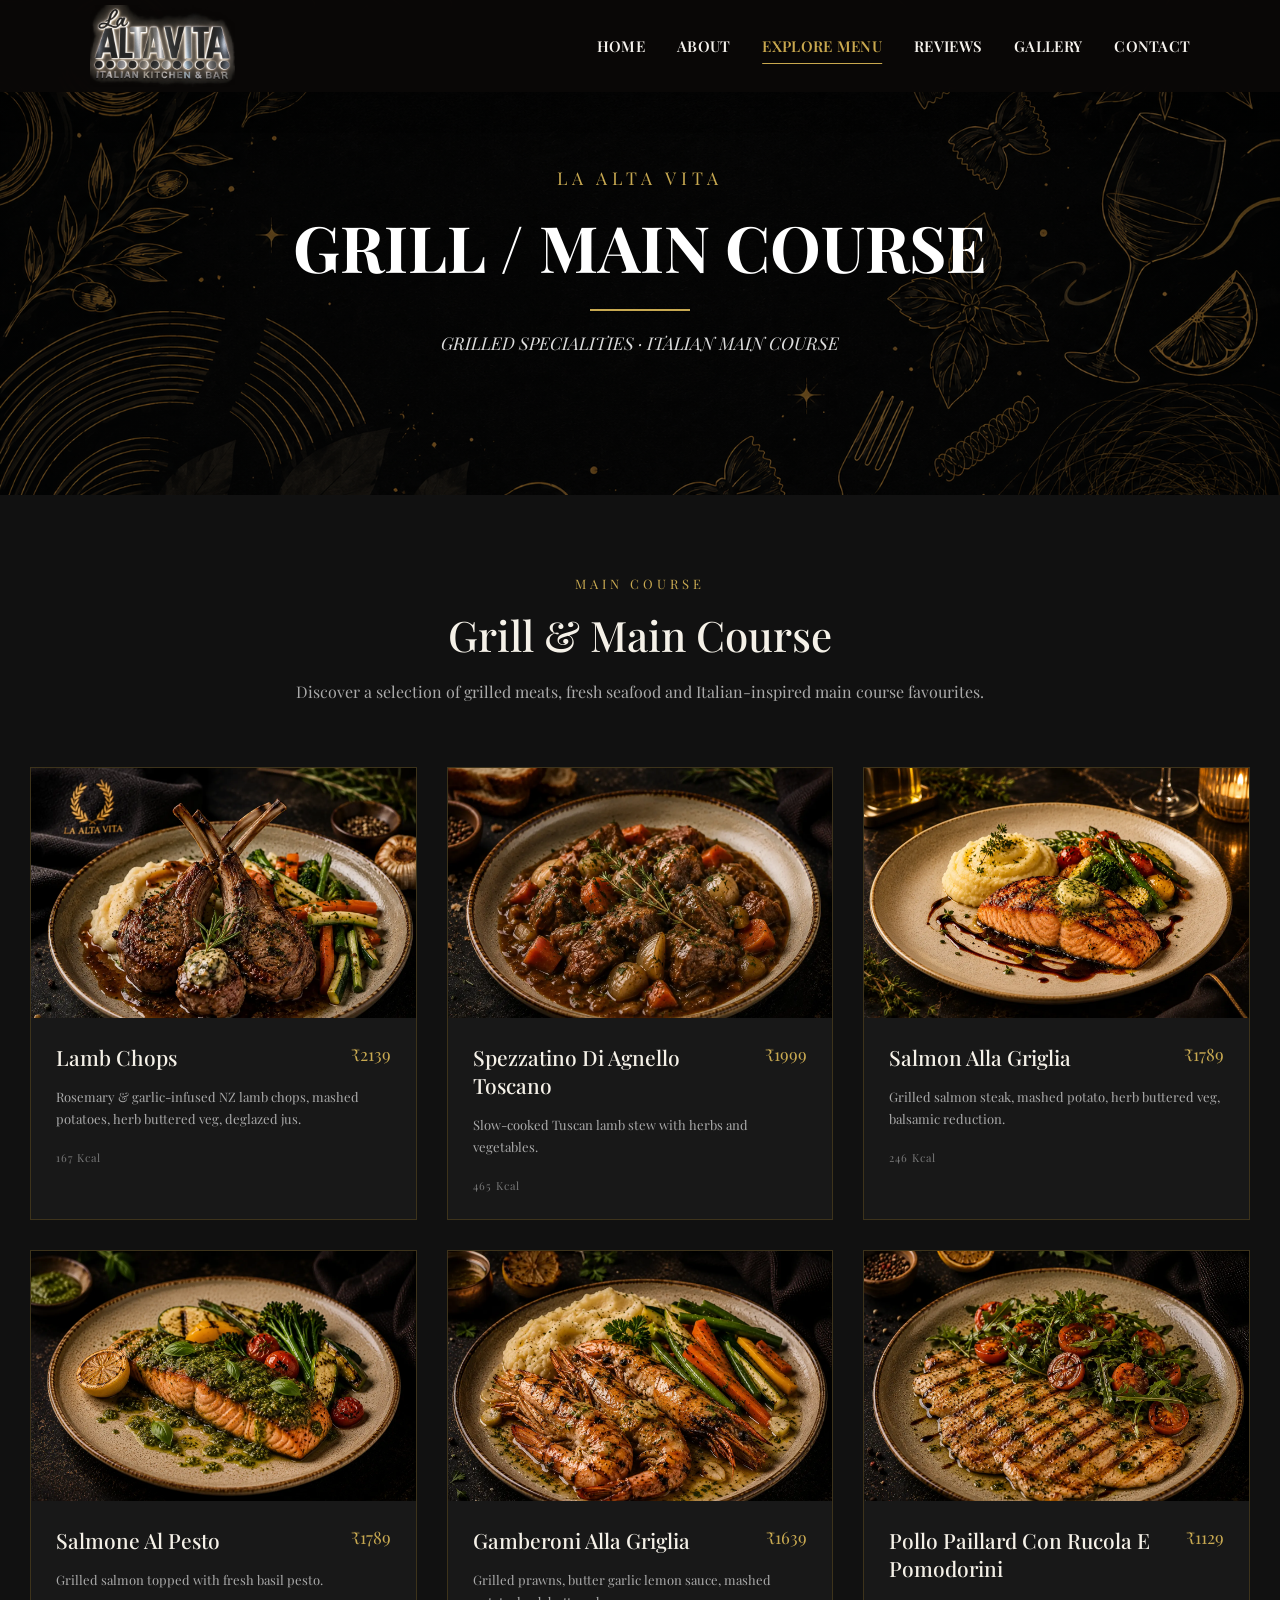
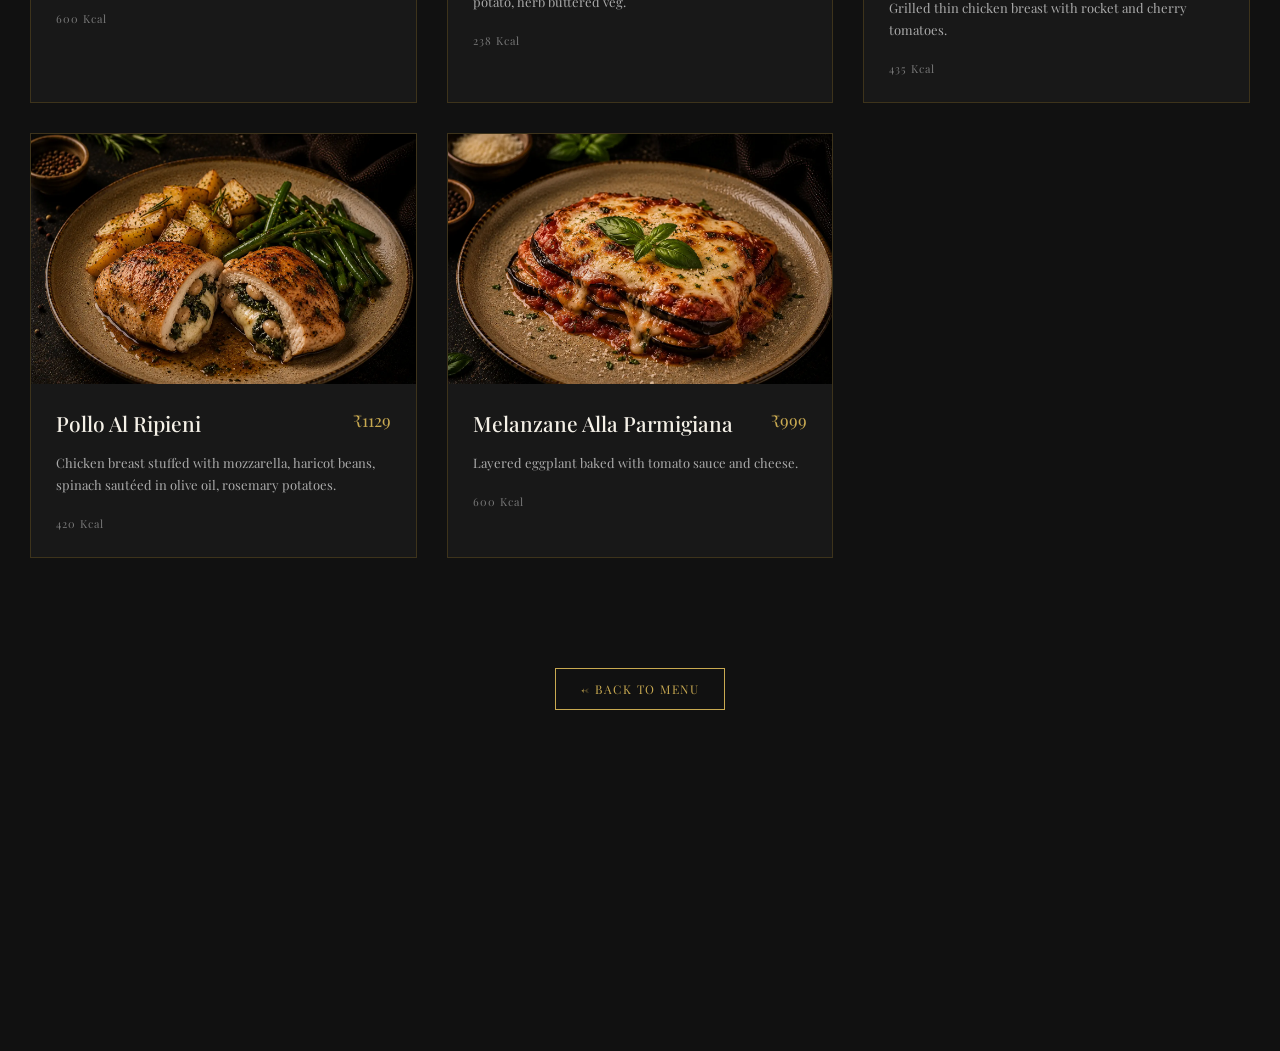
==== commit b99fb7b6: "Update menu and gallery" ====
--- a/main-course.html
+++ b/main-course.html
@@ -200,7 +200,7 @@
             <div class="food-card">
 
                 <img
-                    src="images/Seared Salmon.webp"
+                    src="images/Salmon Alla Griglia.webp"
                     alt="Salmon Alla Griglia"
                 >
 
--- a/style.css
+++ b/style.css
@@ -9,7 +9,7 @@
 }
 
 html{
-    scroll-behavior:smooth;
+    scroll-behavior:auto;
 }
 
 body{
@@ -124,7 +124,7 @@
 
 .hero-content{
     max-width:1000px;
-    animation:fadeUp 1.2s ease;
+    animation:fadeUp 0.6s ease forwards;
 }
 
 .hero-content h4{
@@ -155,6 +155,17 @@
     color:#f5f5f5;
     margin-bottom:45px;
     line-height:1.8;
+}
+
+@media (max-width: 768px) {
+    #hero {
+        scroll-snap-align: none;
+        transition: none !important;
+    }
+
+    .hero-content {
+        animation-duration: 0.25s !important;
+    }
 }
 
 /* =========================
@@ -588,8 +599,9 @@
 .menu-card img{
     width:100%;
     height:360px;
+    display:block;
     object-fit:cover;
-    display:block;
+    object-position:center;
     transition:.5s;
 }
 
@@ -813,15 +825,13 @@
 
     background:#1b1b1b;
 
-    padding:40px;
-
+    padding:0;
+    overflow:hidden;
     border-radius:0;
-
-    text-align:center;
-
+    text-align:left;
     transition:.4s;
-
     border:1px solid rgba(200,169,81,.2);
+    box-shadow:0 15px 35px rgba(0,0,0,.25);
 
 }
 
@@ -833,42 +843,49 @@
 
 }
 
-.review-card img{
-
-    width:90px;
-    height:90px;
-
-    border-radius:50%;
-
-    object-fit:cover;
+.review-image {
+    width: 100%;
+    height: 230px;
+    overflow: hidden;
+    position: relative;
+    top: 6px;
+}
+
+.review-image img {
+    width: 100%;
+    height: 100%;
+    display: block;
+    object-fit: contain;
+    object-position: center;
+    background: #111;
+}
+
+.review-card-content{
+    padding:28px 24px 30px;
+}
+
+.review-card h3{
+
+    margin-bottom:12px;
+    color:#fff;
+
+}
+
+.stars{
+
+    color:#C8A951;
+
+    font-size:22px;
 
     margin-bottom:20px;
 
-    border:3px solid #C8A951;
-
-}
-
-.review-card h3{
-
-    margin-bottom:12px;
-
-}
-
-.stars{
-
-    color:#C8A951;
-
-    font-size:22px;
-
-    margin-bottom:20px;
-
 }
 
 .review-card p{
 
     color:#ddd;
-
     line-height:1.8;
+    margin:0;
 
 }
 
@@ -2027,6 +2044,46 @@
     }
 
 }
+
+/* =========================
+   MOBILE - PICK UP IMAGE
+========================= */
+@media (max-width: 768px) {
+
+    #call-order .contact-container {
+        display: flex;
+        flex-direction: column;
+        align-items: center;
+        width: 100%;
+    }
+
+    #call-order .contact-image {
+        width: 100%;
+        display: flex;
+        justify-content: center;
+        align-items: center;
+        margin: 0 auto 30px;
+    }
+
+    #call-order .contact-image .about-image {
+        width: 90%;
+        max-width: 380px;
+        margin: 0 auto;
+    }
+
+    #call-order .contact-image img {
+        display: block;
+        width: 100%;
+        height: auto;
+        object-fit: cover;
+        margin: 0 auto;
+    }
+
+    #call-order .contact-content {
+        width: 90%;
+        text-align: center;
+    }
+}
         
     #call-order .hello-circle span {
         font-size: 65px;
@@ -2808,6 +2865,13 @@
 
 #call-order .order-description li:last-child {
     margin-bottom: 0;
+}
+
+#call-order .order-description .phone-number {
+    color: #C8A951;
+    font-family: Arial, sans-serif;
+    font-size: 24px;
+    font-weight: 700;
 }
 
 
@@ -3526,4 +3590,93 @@
     }
 
 }
-
+/* =========================================
+   MOBILE - NORMAL SCROLL EXCEPT HERO
+========================================= */
+
+@media (max-width: 768px) {
+
+    /* Native browser scrolling */
+    html {
+        scroll-behavior: auto !important;
+    }
+
+    /* Improve mobile scrolling performance */
+    body {
+        background-attachment: scroll !important;
+    }
+
+    /* Remove expensive effects from normal sections */
+    #about,
+    #menu,
+    #gallery,
+    #reviews,
+    #contact,
+    #call-order {
+        backdrop-filter: none !important;
+        -webkit-backdrop-filter: none !important;
+        background-attachment: scroll !important;
+    }
+
+    #menu,
+    #full-menu,
+    #signature {
+        background-attachment: scroll !important;
+    }
+
+    /* Normal sections appear immediately */
+    #about .scroll-animate,
+    #about .scroll-animate-img,
+    #about .scroll-stagger,
+
+    #menu .scroll-animate,
+    #menu .scroll-animate-img,
+    #menu .scroll-stagger,
+
+    #gallery .scroll-animate,
+    #gallery .scroll-animate-img,
+    #gallery .scroll-stagger,
+
+    #reviews .scroll-animate,
+    #reviews .scroll-animate-img,
+    #reviews .scroll-stagger,
+
+    #contact .scroll-animate,
+    #contact .scroll-animate-img,
+    #contact .scroll-stagger,
+
+    #call-order .scroll-animate,
+    #call-order .scroll-animate-img,
+    #call-order .scroll-stagger,
+
+    footer .scroll-animate,
+    footer .scroll-animate-img,
+    footer .scroll-stagger {
+        opacity: 1 !important;
+        transform: none !important;
+        transition: none !important;
+        animation: none !important;
+        transition-delay: 0s !important;
+    }
+
+    /* HERO stays animated but with reduced mobile drag */
+    #hero {
+        -webkit-transform: translateZ(0);
+        transform: translateZ(0);
+    }
+
+    #hero .hero-content {
+        animation: fadeUp 0.18s ease-out forwards !important;
+        will-change: opacity, transform;
+        -webkit-transform: translate3d(0, 0, 0);
+        transform: translate3d(0, 0, 0);
+        backface-visibility: hidden;
+    }
+
+    /* Keep hero button heartbeat */
+    #hero .explore-btn {
+        animation: heartbeat 1.5s ease-in-out infinite !important;
+        -webkit-transform: translateZ(0);
+        transform: translateZ(0);
+    }
+}
